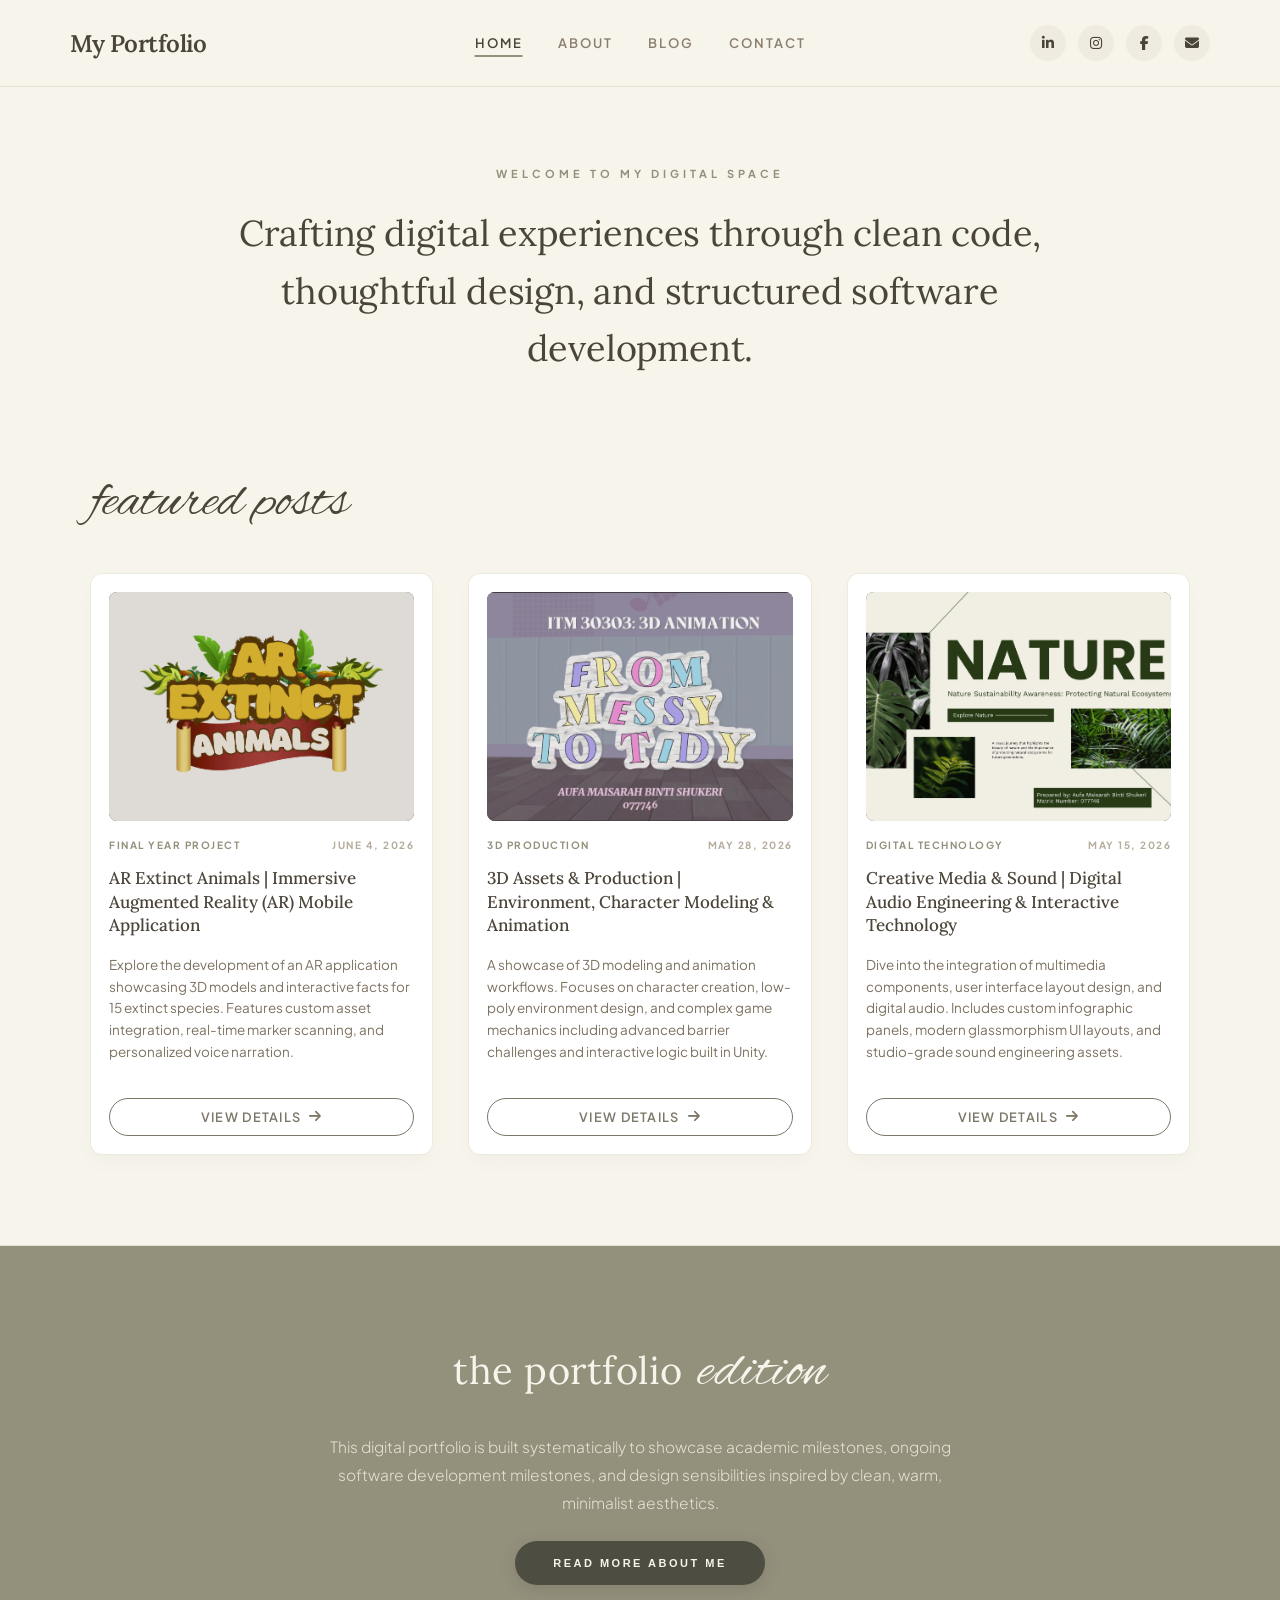
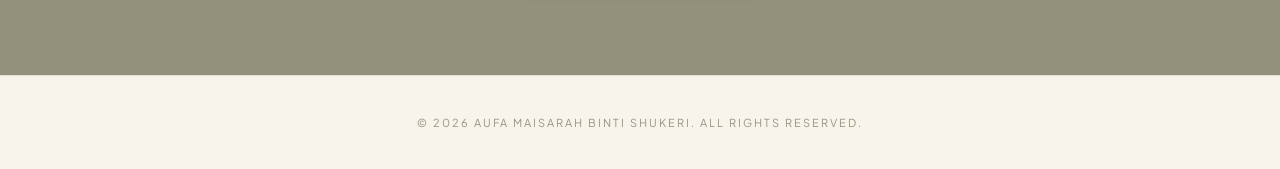
==== index.html @ 06277a9f "s" ====
<!DOCTYPE html>
<html lang="en">
<head>
    <meta charset="UTF-8">
    <meta name="viewport" content="width=device-width, initial-scale=1.0">
    <title>Aufa | My Personal Portfolio</title>
    <link rel="stylesheet" href="style.css">
    
    <link rel="stylesheet" href="https://cdnjs.cloudflare.com/ajax/libs/font-awesome/6.4.0/css/all.min.css">
</head>
<body>

    <header>
        <nav class="navbar">
            <div class="logo">My Portfolio</div>
            <ul class="nav-links">
                <li><a href="index.html" class="active">HOME</a></li>
                <li><a href="about.html">ABOUT</a></li>
                <li><a href="blog.html">BLOG</a></li>
                <li><a href="contact.html">CONTACT</a></li>
            </ul>
            
            <div class="header-social-icons">
                <a href="https://www.linkedin.com/in/aufaa-maisarah-621315402" target="_blank" class="icon-circle linkedin" title="LinkedIn">
                    <i class="fab fa-linkedin-in"></i>
                </a>
                <a href="https://instagram.com/aufashukeri_" target="_blank" class="icon-circle instagram" title="Instagram">
                    <i class="fab fa-instagram"></i>
                </a>
                <a href="https://facebook.com/Aufa Maisarah" target="_blank" class="icon-circle facebook" title="Facebook">
                    <i class="fab fa-facebook-f"></i>
                </a>
                <a href="mailto:aufamaisarah15@gmail.com" class="icon-circle email" title="Email">
                    <i class="fas fa-envelope"></i>
                </a>
            </div>
        </nav>
    </header>

    <section class="hero-section">
        <p class="hero-sub">WELCOME TO MY DIGITAL SPACE</p>
        <h1 class="hero-title">Crafting digital experiences through clean code, thoughtful design, and structured software development.</h1>
    </section>

    <main class="content-container">
        <h2 class="section-title">featured posts</h2>
        
        <div class="posts-grid">
            <!-- KAD 1: AR EXTINCT ANIMALS -->
            <div class="post-card">
                <div class="image-wrapper">
                    <img src="FYP'S LOGO (4).png" alt="AR Extinct Animals">
                </div>
                <div class="card-meta">
                    <span class="category">FINAL YEAR PROJECT</span>
                    <span class="date">JUNE 4, 2026</span>
                </div>
                <h3>AR Extinct Animals | Immersive Augmented Reality (AR) Mobile Application</h3>
                <p class="card-desc">Explore the development of an AR application showcasing 3D models and interactive facts for 15 extinct species. Features custom asset integration, real-time marker scanning, and personalized voice narration.</p>
                <!-- Tambahan Butang View Details -->
                <a href="project-ar.html" class="project-link-btn">View Details <i class="fas fa-arrow-right"></i></a>
            </div>

            <!-- KAD 2: 3D PRODUCTION -->
            <div class="post-card">
                <div class="image-wrapper">
                    <img src="3d-asset.png" alt="3D Production">
                </div>
                <div class="card-meta">
                    <span class="category">3D PRODUCTION</span>
                    <span class="date">MAY 28, 2026</span>
                </div>
                <h3>3D Assets & Production | Environment, Character Modeling & Animation</h3>
                <p class="card-desc">A showcase of 3D modeling and animation workflows. Focuses on character creation, low-poly environment design, and complex game mechanics including advanced barrier challenges and interactive logic built in Unity.</p>
                <!-- Tambahan Butang View Details -->
                <a href="project-3d.html" class="project-link-btn">View Details <i class="fas fa-arrow-right"></i></a>
            </div>

            <!-- KAD 3: DIGITAL TECHNOLOGY -->
            <div class="post-card">
                <div class="image-wrapper">
                    <img src="audio-video.png" alt="Digital Technology">
                </div>
                <div class="card-meta">
                    <span class="category">DIGITAL TECHNOLOGY</span>
                    <span class="date">MAY 15, 2026</span>
                </div>
                <h3>Creative Media & Sound | Digital Audio Engineering & Interactive Technology</h3>
                <p class="card-desc">Dive into the integration of multimedia components, user interface layout design, and digital audio. Includes custom infographic panels, modern glassmorphism UI layouts, and studio-grade sound engineering assets.</p>
                <!-- Tambahan Butang View Details -->
                <a href="project-audio.html" class="project-link-btn">View Details <i class="fas fa-arrow-right"></i></a>
            </div>
        </div>
    </main>

    <section class="ritual-section">
        <h2>the portfolio <span>edition</span></h2>
        <p>This digital portfolio is built systematically to showcase academic milestones, ongoing software development milestones, and design sensibilities inspired by clean, warm, minimalist aesthetics.</p>
        <a href="about.html" style="text-decoration: none; display: inline-block;">
            <button class="read-more-btn">READ MORE ABOUT ME</button>
        </a>
    </section>

    <footer>
        <p>&copy; 2026 Aufa Maisarah Binti Shukeri. All Rights Reserved.</p>
    </footer>

</body>
</html>
---- style.css ----
/* --- Google Fonts --- */
@import url('https://fonts.googleapis.com/css2?family=Alex+Brush&family=Lora:ital,wght@0,400;0,500;1,400&family=Plus+Jakarta+Sans:wght@300;400;500;600;700&display=swap');

/* --- Reset & Gaya Asas --- */
* {
    margin: 0;
    padding: 0;
    box-sizing: border-box;
}

body {
    background-color: #f7f4eb; /* Cream warm beige */
    color: #5a5245; 
    font-family: 'Plus Jakarta Sans', sans-serif;
    display: flex;
    flex-direction: column;
    min-height: 100vh;
    -webkit-font-smoothing: antialiased;
    scroll-behavior: smooth;
}

/* --- Navigasi (Header) - MUTLAK & TETAP --- */
header {
    background-color: rgba(247, 244, 235, 0.95);
    backdrop-filter: blur(8px);
    padding: 25px 40px;
    position: sticky;
    top: 0;
    z-index: 1000;
    border-bottom: 1px solid #e6e2d3;
}

.navbar {
    display: flex;
    align-items: center;
    max-width: 1140px;
    margin: 0 auto;
    width: 100%;
    position: relative; /* Menjadi paksi rujukan untuk kedudukan tengah */
}

.logo {
    font-family: 'Lora', serif;
    color: #4a4439;
    font-size: 24px;
    font-weight: 600;
    letter-spacing: -0.5px;
    margin-right: auto; /* Tolak semua elemen lain ke kanan */
}

.nav-links {
    list-style: none;
    display: flex;
    gap: 35px;
    /* Trik tegar untuk kunci menu betul-betul di tengah navbar tanpa hiraukan elemen kanan */
    position: absolute;
    left: 50%;
    transform: translateX(-50%);
}

.nav-links a {
    color: #8a7e6e;
    text-decoration: none;
    font-size: 13px;
    font-weight: 600;
    letter-spacing: 2px;
    text-transform: uppercase;
    position: relative;
    padding: 6px 0;
    transition: color 0.3s ease;
}

.nav-links a::after {
    content: '';
    position: absolute;
    width: 100%;
    height: 2px;
    bottom: 0;
    left: 0;
    background-color: #93907c;
    transform: scaleX(0);
    transform-origin: bottom right;
    transition: transform 0.3s cubic-bezier(0.25, 1, 0.5, 1);
}

.nav-links a:hover::after, .nav-links a.active::after {
    transform: scaleX(1);
    transform-origin: bottom left;
}

.nav-links a:hover, .nav-links a.active {
    color: #4a4439;
}

/* Tulisan bahasa/socials akan sentiasa duduk di hujung kanan */
.header-socials {
    display: flex;
    gap: 10px;
    font-size: 11px;
    font-weight: 700;
    color: #b5ab9a;
    letter-spacing: 1px;
    margin-left: auto; 
}

.header-socials a {
    color: #8a7e6e;
    text-decoration: none;
    transition: color 0.2s, transform 0.2s;
}

@media (max-width: 900px) {
    .nav-links {
        position: static;
        transform: none;
        gap: 20px;
    }
}
/* Animasi garisan bawah dari kiri ke kanan yang sangat smooth */
.nav-links a::after {
    content: '';
    position: absolute;
    width: 100%;
    height: 2px;
    bottom: 0;
    left: 0;
    background-color: #93907c;
    transform: scaleX(0);
    transform-origin: bottom right;
    transition: transform 0.3s cubic-bezier(0.25, 1, 0.5, 1);
}

.nav-links a:hover::after, .nav-links a.active::after {
    transform: scaleX(1);
    transform-origin: bottom left;
}

.nav-links a:hover, .nav-links a.active {
    color: #4a4439;
}

/* Header Socials di hujung kanan */
.header-socials {
    display: flex;
    gap: 10px;
    font-size: 11px;
    font-weight: 700;
    color: #b5ab9a;
    letter-spacing: 1px;
}

.header-socials a {
    color: #8a7e6e;
    text-decoration: none;
    transition: color 0.2s, transform 0.2s;
}

.header-socials a:hover {
    color: #93907c;
    transform: translateY(-1px);
}

/* --- Hero Welcome Section Layout --- */
.hero-section {
    max-width: 850px;
    margin: 80px auto 50px auto;
    text-align: center;
    padding: 0 20px;
}

.hero-sub {
    font-size: 11px;
    font-weight: 700;
    letter-spacing: 4px;
    color: #93907c;
    margin-bottom: 25px;
}

.hero-title {
    font-family: 'Lora', serif;
    font-size: 36px;
    font-weight: 400;
    line-height: 1.6;
    color: #4a4439;
    letter-spacing: -0.2px;
}

/* --- Main Content Section --- */
.content-container {
    max-width: 1140px;
    margin: 40px auto 90px auto;
    width: 100%;
    padding: 0 20px;
}

.section-title {
    font-family: 'Alex Brush', cursive;
    font-size: 56px;
    color: #4a4439;
    font-weight: 400;
    margin-bottom: 35px;
    text-transform: lowercase;
}

/* Grid Susunan Kad Gambar */
.posts-grid {
    display: grid;
    grid-template-columns: repeat(3, 1fr);
    gap: 35px;
}

.post-card {
    display: flex;
    flex-direction: column;
    gap: 16px;
    cursor: pointer;
    background: #ffffff; 
    padding: 18px; 
    border-radius: 12px;
    border: 1px solid rgba(230, 226, 211, 0.7); 
    box-shadow: 0 4px 6px rgba(74, 68, 57, 0.01), 0 10px 20px rgba(74, 68, 57, 0.02);
    transition: all 0.5s cubic-bezier(0.16, 1, 0.3, 1);
}

.image-wrapper {
    width: 100%;
    aspect-ratio: 4 / 3;
    overflow: hidden;
    border-radius: 8px;
    background-color: #4a4439;
}

.image-wrapper img {
    width: 100%;
    height: 100%;
    object-fit: cover;
    opacity: 0.95;
    transition: transform 0.8s cubic-bezier(0.16, 1, 0.3, 1), filter 0.5s ease;
    filter: grayscale(10%) brightness(98%);
}

.post-card:hover {
    box-shadow: 0 20px 38px rgba(74, 68, 57, 0.07), 0 8px 16px rgba(147, 144, 124, 0.03);
    transform: translateY(-8px);
    border-color: #93907c;
}

.post-card:hover .image-wrapper img {
    transform: scale(1.06);
    filter: grayscale(0%) brightness(102%);
    opacity: 1;
}

.card-meta {
    display: flex;
    justify-content: space-between;
    align-items: center;
    font-size: 10px;
    font-weight: 700;
    letter-spacing: 1.5px;
    margin-top: 2px;
}

.card-meta .category {
    color: #93907c;
}

.card-meta .date {
    color: #b5ab9a;
}

.post-card h3 {
    font-family: 'Lora', serif;
    font-size: 17px;
    font-weight: 500;
    line-height: 1.4;
    color: #4a4439;
    transition: color 0.3s ease;
}

.post-card:hover h3 {
    color: #93907c;
}

.post-card .card-desc {
    font-size: 13.5px;
    line-height: 1.6;
    color: #7d7261;
    font-weight: 400;
}

/* --- Sunday Ritual Section (Olive Green Footer Banner) --- */
.ritual-section {
    background-color: #93907c; 
    color: #f7f4eb;
    text-align: center;
    padding: 90px 20px;
    display: flex;
    flex-direction: column;
    align-items: center;
    gap: 24px;
    border-top: 1px solid #e6e2d3;
}

.ritual-section h2 {
    font-family: 'Lora', serif;
    font-size: 38px;
    font-weight: 400;
    letter-spacing: 0.5px;
    text-transform: lowercase;
}

.ritual-section h2 span {
    font-family: 'Alex Brush', cursive;
    font-size: 58px;
    display: inline-block;
    margin-left: 6px;
}

.ritual-section p {
    font-size: 15.5px;
    max-width: 650px;
    line-height: 1.8;
    color: #e6e2d3;
    font-weight: 300;
}

.ritual-section button {
    background-color: #4e4d41; 
    color: #f7f4eb;
    border: none;
    padding: 16px 38px;
    border-radius: 30px;
    font-size: 11px;
    font-weight: 600;
    letter-spacing: 2.5px;
    cursor: pointer;
    box-shadow: 0 4px 15px rgba(78, 77, 65, 0.2);
    transition: all 0.4s cubic-bezier(0.16, 1, 0.3, 1);
}

.ritual-section button:hover {
    background-color: #3b3a31;
    transform: translateY(-2px);
    box-shadow: 0 8px 25px rgba(78, 77, 65, 0.35);
}

/* --- About Page Styling --- */
.about-layout {
    display: flex;
    gap: 60px;
    align-items: center;
    margin-top: 10px;
    background: #ffffff;
    padding: 45px;
    border-radius: 12px;
    border: 1px solid rgba(230, 226, 211, 0.7);
    box-shadow: 0 10px 30px rgba(74, 68, 57, 0.02);
}

.about-image {
    flex: 1;
    max-width: 380px;
    aspect-ratio: 3 / 4;
    overflow: hidden;
    border-radius: 8px;
    box-shadow: 0 15px 35px rgba(74, 68, 57, 0.08);
}

.about-image img {
    width: 100%;
    height: 100%;
    object-fit: cover;
}

.about-text {
    flex: 1.3;
    display: flex;
    flex-direction: column;
    gap: 22px;
}

.intro-lead {
    font-family: 'Lora', serif;
    font-size: 24px;
    line-height: 1.6;
    color: #4a4439;
}

.about-text p {
    font-size: 15px;
    line-height: 1.8;
    color: #7d7261;
}

.skills-section h4 {
    font-family: 'Plus Jakarta Sans', sans-serif;
    font-size: 12px;
    color: #4a4439;
    margin-bottom: 16px;
    text-transform: uppercase;
    letter-spacing: 2px;
    font-weight: 700;
}

.skills-tags {
    display: flex;
    gap: 12px;
    flex-wrap: wrap;
}

.skills-tags span {
    background-color: #e6e2d3;
    color: #4a4439;
    padding: 8px 18px;
    border-radius: 6px;
    font-size: 11px;
    font-weight: 600;
    letter-spacing: 0.5px;
    transition: all 0.3s;
}

.skills-tags span:hover {
    background-color: #93907c;
    color: #f7f4eb;
    transform: translateY(-2px);
}

/* --- Footer --- */
footer {
    background-color: #f7f4eb;
    color: #9c9281;
    text-align: center;
    padding: 40px;
    font-size: 11px;
    letter-spacing: 2px;
    text-transform: uppercase;
    border-top: 1px solid #e6e2d3;
}

/* --- Responsive Layout (FIXED NAVBAR NAVIGATION) --- */
@media (max-width: 900px) {
    header {
        padding: 20px;
    }

    /* Memastikan susunan horizontal kekal statik dan tidak berubah bertingkat */
    .navbar {
        flex-direction: row; 
        justify-content: space-between;
    }

    .nav-links {
        gap: 20px; /* Kurangkan gap sikit di peranti kecil supaya muat */
    }

    .hero-section {
        margin: 50px auto 30px auto;
    }

    .hero-title {
        font-size: 26px;
    }

    .posts-grid {
        grid-template-columns: 1fr;
        gap: 35px;
    }

    .about-layout {
        flex-direction: column;
        padding: 25px;
        gap: 35px;
    }
}
/* --- Blog Page Styling --- */
.blog-list {
    display: flex;
    flex-direction: column;
    gap: 10px; /* Jarak antara garisan artikel */
    margin-top: 20px;
}

.blog-item {
    display: flex;
    gap: 60px;
    padding: 40px 0;
    border-bottom: 1px solid rgba(230, 226, 211, 0.8);
    transition: all 0.3s ease;
}

/* Memastikan artikel terakhir tiada garisan bawah */
.blog-item:last-child {
    border-bottom: none;
}

.blog-meta {
    flex: 0 0 180px; /* Menetapkan lebar tetap untuk zon tarikh & kategori */
    display: flex;
    flex-direction: column;
    gap: 8px;
    font-size: 11px;
    font-weight: 700;
    letter-spacing: 1.5px;
    text-transform: uppercase;
}

.blog-date {
    color: #b5ab9a;
}

.blog-category {
    color: #93907c;
}

.blog-content {
    flex: 1;
    display: flex;
    flex-direction: column;
    gap: 14px;
}

.blog-title a {
    font-family: 'Lora', serif;
    font-size: 22px;
    font-weight: 500;
    line-height: 1.4;
    color: #4a4439;
    text-decoration: none;
    transition: color 0.3s ease, padding-left 0.3s ease;
    display: inline-block;
}

/* Efek mikro-interaksi premium apabila tajuk artikel di-hover */
.blog-item:hover .blog-title a {
    color: #93907c;
    padding-left: 6px; /* Tajuk akan beranjak sedikit ke kanan dengan sangat lembut */
}

.blog-excerpt {
    font-size: 14.5px;
    line-height: 1.7;
    color: #7d7261;
    max-width: 720px;
}

/* --- Responsif untuk Blog --- */
@media (max-width: 768px) {
    .blog-item {
        flex-direction: column;
        gap: 15px;
        padding: 30px 0;
    }
    
    .blog-meta {
        flex: none;
        flex-direction: row;
        gap: 20px;
    }
    
    .blog-title a {
        font-size: 19px;
    }
}
/* --- Contact Page Styling --- */
.contact-layout {
    display: flex;
    gap: 80px;
    margin-top: 20px;
    background: #ffffff;
    padding: 50px;
    border-radius: 12px;
    border: 1px solid rgba(230, 226, 211, 0.7);
    box-shadow: 0 10px 30px rgba(74, 68, 57, 0.02);
}

.contact-info {
    flex: 1;
    display: flex;
    flex-direction: column;
    gap: 25px;
}

.contact-heading {
    font-family: 'Lora', serif;
    font-size: 28px;
    font-weight: 500;
    line-height: 1.4;
    color: #4a4439;
}

.contact-subtext {
    font-size: 15px;
    line-height: 1.8;
    color: #7d7261;
}

.info-details {
    display: flex;
    flex-direction: column;
    gap: 20px;
    margin: 10px 0;
}

.info-group span {
    font-size: 10px;
    font-weight: 700;
    letter-spacing: 2px;
    color: #93907c;
    display: block;
    margin-bottom: 4px;
}

.info-group p {
    font-family: 'Lora', serif;
    font-size: 18px;
    color: #4a4439;
}

.contact-socials {
    display: flex;
    gap: 25px;
    margin-top: auto; /* Paksa pautan sosial duduk di bahagian paling bawah lajur */
    padding-top: 20px;
}

.contact-socials a {
    font-size: 11px;
    font-weight: 700;
    letter-spacing: 1.5px;
    color: #8a7e6e;
    text-decoration: none;
    transition: color 0.3s, transform 0.2s;
}

.contact-socials a:hover {
    color: #93907c;
    transform: translateY(-2px);
}

/* --- Susunan Borang Kanan --- */
.contact-form-container {
    flex: 1.2;
}

.contact-form {
    display: flex;
    flex-direction: column;
    gap: 24px;
}

.form-group {
    display: flex;
    flex-direction: column;
    gap: 8px;
}

.form-group label {
    font-size: 10px;
    font-weight: 700;
    letter-spacing: 2px;
    color: #4a4439;
}

.form-group input,
.form-group textarea {
    width: 100%;
    padding: 14px 16px;
    background-color: #f7f4eb; /* Warna input match dengan warna asal web */
    border: 1px solid rgba(230, 226, 211, 0.8);
    border-radius: 6px;
    color: #5a5245;
    font-family: 'Plus Jakarta Sans', sans-serif;
    font-size: 14px;
    transition: all 0.3s ease;
}

/* Efek fokus yang licin apabila user klik kotak input */
.form-group input:focus,
.form-group textarea:focus {
    outline: none;
    border-color: #93907c;
    background-color: #ffffff; /* Tukar jadi putih tulen semasa menaip */
    box-shadow: 0 4px 12px rgba(147, 144, 124, 0.05);
}

/* Butang Hantar Mesej */
.submit-btn {
    background-color: #93907c;
    color: #f7f4eb;
    border: none;
    padding: 16px 30px;
    border-radius: 6px;
    font-size: 11px;
    font-weight: 700;
    letter-spacing: 2px;
    cursor: pointer;
    transition: all 0.3s cubic-bezier(0.16, 1, 0.3, 1);
    align-self: flex-start; /* Butang tidak memanjang penuh */
}

.submit-btn:hover {
    background-color: #4e4d41;
    transform: translateY(-2px);
    box-shadow: 0 6px 20px rgba(78, 77, 65, 0.2);
}

/* --- Responsif Layout untuk Contact --- */
@media (max-width: 900px) {
    .contact-layout {
        flex-direction: column;
        padding: 30px 20px;
        gap: 40px;
    }
    
    .contact-socials {
        margin-top: 20px;
    }
    
    .submit-btn {
        width: 100%; /* Butang memanjang penuh pada telefon bimbit */
        text-align: center;
    }
}
/* --- Gaya Ikon Media Sosial Bulat di Header --- */
.header-social-icons {
    display: flex;
    gap: 12px;
    align-items: center;
}

.icon-circle {
    width: 36px;
    height: 36px;
    border-radius: 50%;
    background-color: #f0ebe0; /* Warna asal bulatan (kelabu/beige lembut) */
    color: #4a4439; /* Warna ikon di dalam */
    display: flex;
    align-items: center;
    justify-content: center;
    text-decoration: none;
    font-size: 14px;
    transition: all 0.3s cubic-bezier(0.25, 1, 0.5, 1);
}

/* --- Efek Hover Mengikut Warna Screenshot 2026-06-05 221722.png --- */
/* LinkedIn akan bertukar jadi warna Gold/Kuning Mustard apabila di-hover */
.icon-circle.linkedin:hover {
    background-color: #4a4439; /* Tukar jadi warna gelap premium */
    color: #ffffff;
    transform: translateY(-3px); /* Ikon melonjak sedikit ke atas */
    box-shadow: 0 4px 12px rgba(212, 175, 55, 0.3);
}

/* Hover untuk Instagram, Facebook & Email (Sama ada nak kekal warna gold atau warna gelap) */
.icon-circle.instagram:hover,
.icon-circle.facebook:hover,
.icon-circle.email:hover {
    background-color: #4a4439; /* Tukar jadi warna gelap premium */
    color: #ffffff;
    transform: translateY(-3px);
    box-shadow: 0 4px 12px rgba(74, 68, 57, 0.2);
}
/* --- Animasi Melonjak untuk Teks Menu Navigasi --- */
.nav-links a {
    display: inline-block; /* Wajib ada supaya fungsi transform boleh berjalan pada teks */
    transition: transform 0.3s cubic-bezier(0.25, 1, 0.5, 1), color 0.3s ease;
}

/* Efek apabila mouse digerakkan di atas menu HOME, ABOUT, BLOG, CONTACT */
.nav-links a:hover {
    transform: translateY(-6px); /* Teks menu melonjak 6px ke atas */
    color: #d4af37; /* Opsional: Tukar warna teks ke Gold semasa hover supaya sedondon dengan ikon LinkedIn */
}

/* Kekalkan kedudukan teks yang sedang aktif (class="active") supaya tidak pelik, atau jika anda mahu ia boleh melonjak juga */
.nav-links a.active:hover {
    transform: translateY(-6px);
}
/* --- Bahagian Preview & Muat Turun Resume --- */
.resume-container {
    margin-top: 50px;
    background: #ffffff;
    padding: 30px;
    border-radius: 8px;
    box-shadow: 0 4px 20px rgba(0, 0, 0, 0.05); /* Shadow halus korporat */
}

.resume-header {
    display: flex;
    justify-content: space-between;
    align-items: center;
    margin-bottom: 20px;
    border-bottom: 2px solid #f4f4f4;
    padding-bottom: 15px;
}

.resume-header h3 {
    font-family: 'Playfair Display', Georgia, serif;
    font-size: 1.6rem;
    color: #1a1a1a;
    margin: 0;
}

.resume-btn {
    display: inline-block;
    padding: 10px 20px;
    background-color: #e6dfd3; /* Tukar ke warna beige cair (seperti tag SQL/Unity) */
    color: #2b3a42; /* Warna teks gelap lembut supaya kontra dan mudah dibaca */
    text-decoration: none;
    font-size: 0.8rem;
    font-weight: 600;
    letter-spacing: 1px;
    border-radius: 6px; /* Tukar ke 6px supaya sama bulat dengan tag tech stack */
    transition: transform 0.3s cubic-bezier(0.25, 1, 0.5, 1), background-color 0.3s ease, color 0.3s ease, box-shadow 0.3s ease;
}

/* Kesan melonjak 3px yang sedondon */
.resume-btn:hover {
    transform: translateY(-3px);
    background-color: #928e7d; /* Tukar ke warna sage/olive green (seperti tag VS Code) */
    color: #ffffff; /* Tukar teks kepada putih semasa hover supaya tulisan jelas */
    box-shadow: 0 5px 15px rgba(146, 142, 125, 0.3); /* Shadow halus menggunakan tona sage green */
}

.resume-btn i {
    margin-right: 6px;
}

/* Bingkai Kotak Preview PDF */
.resume-preview {
    background: #f9f9f9;
    border: 1px solid #e0e0e0;
    border-radius: 6px;
    overflow: hidden;
}

/* Responsif untuk paparan telefon bimbit */
@media (max-width: 768px) {
    .resume-header {
        flex-direction: column;
        align-items: flex-start;
        gap: 15px;
    }
    
    .resume-preview iframe {
        height: 450px; /* Kurangkan ketinggian preview pada skrin telefon */
    }
}
/* --- Gaya Kontena Kad About Me (Sebiji Macam Resume-Container) --- */
.about-card-container {
    background: #ffffff;
    padding: 30px;
    border-radius: 8px;
    box-shadow: 0 4px 20px rgba(0, 0, 0, 0.05); /* Bayang halus korporat */
    margin-bottom: 40px; /* Jarak pemisah antara kad About Me dan kad Resume */
}

/* Header di dalam kad About Me */
.about-card-header {
    display: flex;
    justify-content: space-between;
    align-items: center;
    margin-bottom: 25px;
    border-bottom: 2px solid #f4f4f4; /* Garisan pemisah halus bawah tajuk */
    padding-bottom: 15px;
}

/* Tulisan tajuk H2 "About Me" */
.about-card-header h2 {
    font-family: 'Playfair Display', 'Georgia', serif;
    font-size: 1.8rem;
    font-weight: 700;
    color: #1a1a1a;
    margin: 0;
    letter-spacing: -0.5px;
}

/* Melaraskan kedudukan susunan gambar & teks di dalam kad */
.about-layout {
    display: flex;
    gap: 40px;
    align-items: flex-start;
}

/* --- Kontena Utama Marquee Ikon --- */
.tech-marquee-container {
    width: 100%;
    overflow: hidden;
    padding: 10px 0;
    white-space: nowrap;
    display: flex;
    position: relative;
}

/* --- Mengunci kedudukan kad About Me supaya sama dengan Resume --- */
.about-card-container {
    background: #ffffff;
    padding: 30px;
    border-radius: 8px;
    box-shadow: 0 4px 20px rgba(0, 0, 0, 0.05);
    margin-bottom: 40px;
}

.about-card-header {
    margin-bottom: 25px;
    border-bottom: 2px solid #f4f4f4;
    padding-bottom: 15px;
}

.about-card-header h2 {
    font-family: 'Playfair Display', 'Georgia', serif;
    font-size: 1.8rem;
    font-weight: 700;
    color: #1a1a1a;
    margin: 0;
}
/* ==========================================================================
   KOD PENSTABIL MARQUEE KHAS (GAMBAR KEKAL & TEKS TAKKAN TERKELUAR)
   ========================================================================== */

/* 1. Paksa ruang teks biodata supaya tidak boleh ditolak oleh barisan ikon */
.about-text {
    flex: 1;
    min-width: 0; /* Kod wajib supaya kontena tahu had maksimum skrin */
}

/* 2. Mengurung sepenuhnya animasi marquee di dalam dinding teks biodata sahaja */
.tech-marquee-container {
    width: 100%;
    max-width: 100%; /* Menghalang kontena daripada membesar mengikut panjang ikon */
    overflow: hidden; /* Memotong terus mana-mana ikon yang terkeluar dari sempadan */
    white-space: nowrap;
    display: block; /* Menggunakan block supaya ia mengambil baris baru yang selamat */
    position: relative;
    margin-top: 15px;
    padding: 5px 0;
}

/* 3. Barisan bergerak yang mengandungi ikon */
.tech-marquee-content {
    display: inline-flex; /* Guna inline-flex supaya logik transform -50% berfungsi dengan tepat */
    gap: 15px;
    animation: scrollTech 20s linear infinite;
}

/* 4. Reka bentuk kotak tag kemahiran mengikut bentuk asal dalam Screenshot */
.tech-icon-box {
    display: flex;
    align-items: center;
    gap: 8px;
    padding: 8px 18px;
    background-color: #e6dfd3; /* Warna beige lembut asal anda */
    color: #2b3a42;
    font-size: 0.9rem;
    font-weight: 500;
    border-radius: 8px;
    box-sizing: border-box;
}

/* Warna ikon kecil di dalam kotak tag */
.tech-icon-box i {
    font-size: 1rem;
    color: #7d7768;
}

/* 5. Logik pergerakan animasi berpusing tanpa henti */
@keyframes scrollTech {
    0% {
        transform: translateX(0);
    }
    100% {
        transform: translateX(-50%); /* Bergerak separuh sahaja kerana Set 2 adalah klon Set 1 */
    }
}
/* Efek fade-in untuk kandungan utama */
.content-container {
    animation: fadeInPage 1s ease-out forwards;
}

@keyframes fadeInPage {
    0% {
        opacity: 0;
        transform: translateY(20px); /* Muncul dari bawah sedikit */
    }
    100% {
        opacity: 1;
        transform: translateY(0);
    }
}
.about-image img {
    animation: imageFloat 5s ease-in-out infinite;
}
@keyframes imageFloat {
    0% { transform: translateY(0px); }
    50% { transform: translateY(-4px); } /* Naik sikit secara lembut */
    100% { transform: translateY(0px); }
}
.status-badge {
    display: inline-flex;
    align-items: center;
    gap: 8px;
    font-size: 0.85rem;
    color: #666;
    margin-bottom: 15px;
}
.pulse-dot {
    width: 8px;
    height: 8px;
    background-color: #8da399; /* Warna sage green pastel */
    border-radius: 50%;
    position: relative;
}
.pulse-dot::after {
    content: '';
    position: absolute;
    width: 100%;
    height: 100%;
    top: 0;
    left: 0;
    background-color: #8da399;
    border-radius: 50%;
    animation: pulseAnimation 1.5s infinite ease-in-out;
}
@keyframes pulseAnimation {
    0% { transform: scale(1); opacity: 1; }
    100% { transform: scale(3); opacity: 0; }
}
/* ==========================================================================
   ANIMATION: FIX TYPING EFFECT BERHENTI TEPAT PADA TEKS
   ========================================================================== */

.typing-title {
    font-family: inherit;
    font-size: 1.1rem;
    font-weight: 600;
    color: #7d7768; /* Warna sage/olive lembut tema anda */
    margin-bottom: 10px;
    
    /* ─── KOD MAGIK PENYELASAI ─── */
    display: inline-block;     /* Memaksa lebar kotak mengikut saiz tulisan sahaja, bukan saiz skrin */
    width: 0;                  /* Bermula dari kosong */
    
    overflow: hidden; 
    white-space: nowrap; 
    border-right: 3px solid #7d7768; 
    
    /* Animasi dilaraskan menggunakan ch (character unit) untuk ketepatan maksimum */
    animation: 
        playTyping 1.8s steps(18, end) forwards, 
        blinkCursor 0.75s step-end infinite;
}

/* --- Keyframes Diperbaharui Menggunakan Unit 'ch' (Ikut Bilangan Huruf) --- */
@keyframes playTyping {
    from { width: 0; }
    to { width: 18ch; } /* '25ch' bermaksud lebar kotak akan berhenti tepat pada huruf ke-25! */
}

@keyframes blinkCursor {
    from, to { border-color: transparent; }
    50% { border-color: #7d7768; }
}
/* ==========================================================================
   KEMASAN BUTANG READ MORE (MENGEKALKAN STYLING ASAL SELEPAS JADI LINK)
   ========================================================================== */
.read-more-btn {
    text-decoration: none; /* Membuang garisan bawah teks link */
    display: inline-block; /* Memastikan saiz butang, padding, & margin kekal tegak */
    color: #ffffff;        /* Tukar warna teks mengikut tema asal anda jika perlu */
}
/* ==========================================================================
   EFFECT HOVER: TUKAR WARNA BUTANG BILA USER SENTUH
   ========================================================================== */

/* Pastikan nama class ini (.read-more-btn) sama dengan nama class butang anda */
.read-more-btn {
    /* Tambah baris ini di dalam class butang asal jika belum ada, 
       supaya pertukaran warna nampak licin/smooth selama 0.3 saat */
    transition: background-color 0.3s ease, transform 0.2s ease; 
}

.read-more-btn:hover {
    background-color: #7d7768; /* Warna bertukar ke Sage/Olive lembut tema anda */
    color: #ffffff;            /* Kekalkan tulisan warna putih */
    cursor: pointer;           /* Tukar bentuk mouse jadi ikon tangan penunjuk */
    transform: translateY(-2px); /* Kesan magik: butang akan naik atas sikit bila disentuh! */
}
/* ==========================================================================
   KEMASAN PREMIUM: BUTANG VIEW DETAILS ESTETIK (MINIMALIST)
   ========================================================================== */
.project-link-btn {
    display: inline-flex;
    align-items: center;
    justify-content: center;
    margin-top: 20px;
    padding: 10px 22px;
    font-size: 0.8rem;
    font-weight: 600;
    color: #7d7768;            /* Warna Sage Green lembut asal anda */
    text-decoration: none;
    text-transform: uppercase;
    letter-spacing: 0.1em;
    border: 1.5px solid #7d7768; /* Garisan luar butang (Outlined) */
    border-radius: 50px;       /* Bentuk kapsul bulat yang kemas */
    background-color: transparent;
    transition: all 0.3s ease; /* Animasi lancar untuk semua pertukaran */
}

/* Ikon anak panah di dalam butang */
.project-link-btn i {
    margin-left: 8px;
    font-size: 0.85rem;
    transition: transform 0.3s ease;
}

/* ==========================================================================
   EFFECT HOVER: BILA USER SENTUH BUTANG VIEW DETAILS
   ========================================================================== */
.project-link-btn:hover {
    background-color: #7d7768; /* Penuhkan latar belakang dengan warna sage */
    color: #ffffff;            /* Tukar tulisan jadi warna putih */
    box-shadow: 0 4px 12px rgba(125, 119, 104, 0.2); /* Kesan bayang lembut */
    transform: translateY(-2px); /* Butang naik atas sedikit */
    cursor: pointer;
}

.project-link-btn:hover i {
    transform: translateX(4px); /* Anak panah meluncur ke kanan sikit */
}
/* ==========================================================================
   KEMASAN PREMIUM: BUTANG BACK TO PORTFOLIO (MINIMALIST)
   ========================================================================== */
.back-to-portfolio-btn {
    display: inline-flex;
    align-items: center;
    gap: 8px;                  /* Jarak antara ikon anak panah & teks */
    padding: 8px 16px;
    font-size: 0.85rem;
    font-weight: 600;
    color: #7d7768;            /* Warna Sage Green lembut anda */
    text-decoration: none;
    text-transform: uppercase;
    letter-spacing: 0.05em;
    border: 1px solid transparent; /* Garisan halimunan sebelum di-hover */
    border-radius: 4px;
    background-color: #fdfcf7;  /* Warna latar belakang off-white yang warm */
    box-shadow: 0 2px 6px rgba(0, 0, 0, 0.02);
    transition: all 0.3s ease;  /* Animasi smooth */
}

/* Ikon anak panah di dalam butang */
.back-to-portfolio-btn i {
    font-size: 0.9rem;
    transition: transform 0.3s ease;
}

/* ==========================================================================
   REKA BENTUK MODEN: BUTANG KOTAK + ANAK PANAH DALAM BULATAN
   ========================================================================== */
.back-to-portfolio-btn {
    display: inline-flex;
    align-items: center;
    gap: 14px;                  /* Jarakkan bulatan ikon dengan teks */
    padding: 10px 24px 10px 16px; /* Padding kiri dikurangkan sikit supaya bulatan nampak seimbang */
    font-size: 0.8rem;
    font-weight: 600;
    color: #5c564b;             /* Warna coklat warm premium */
    text-decoration: none;
    text-transform: uppercase;
    letter-spacing: 0.08em;
    background-color: #ffffff;  /* Latar belakang kotak putih bersih */
    border: 1px solid #e8e5d8;  /* Garisan sempadan halus */
    border-radius: 12px;        /* Bucu kotak membulat moden */
    box-shadow: 0 4px 12px rgba(125, 119, 104, 0.05); /* Bayang lembut */
    transition: all 0.3s cubic-bezier(0.25, 0.8, 0.25, 1);
}

/* REKA BENTUK BULATAN UNTUK IKON */
.back-to-portfolio-btn i {
    display: flex;
    align-items: center;
    justify-content: center;
    width: 32px;                /* Lebar bulatan */
    height: 32px;               /* Tinggi bulatan */
    font-size: 0.85rem;
    color: #7d7768;             /* Warna asal ikon (sage green) */
    background-color: #f5f3ec;  /* Latar belakang bulatan kelabu/sage lembut */
    border-radius: 50px;        /* Menjadikannya bulatan sempurna */
    transition: all 0.3s ease;  /* Animasi lancar untuk pergerakan bulatan */
}

/* ==========================================================================
   EFFECT HOVER: BILA USER SENTUH BUTANG
   ========================================================================== */
.back-to-portfolio-btn:hover {
    color: #7d7768;             /* Tulisan bertukar warna sage lembut */
    border-color: #cdcaa7;      /* Garisan luar kotak menjadi sedikit pekat */
    box-shadow: 0 6px 20px rgba(125, 119, 104, 0.12); /* Bayang lebih dalam */
    transform: translateY(-2px); /* Kotak terapung naik sikit */
    cursor: pointer;
}

/* Perubahan pada bulatan ikon apabila butang di-hover */
.back-to-portfolio-btn:hover i {
    color: #ffffff;             /* Ikon anak panah bertukar jadi putih */
    background-color: #7d7768;  /* Bulatan dipenuhi warna sage green sepenuhnya */
    transform: translateX(-4px); /* Seluruh bulatan meluncur ke kiri sikit */
}
/* ==========================================================================
   PEMBAIKAN TOTAL: FIX RESPONSIF & KAWALAN OVERFLOW MARQUEE TECH STACK
   ========================================================================== */
@media screen and (max-width: 768px) {
    
    /* 1. Paksa layout utama turun ke bawah secara menegak */
    .about-layout {
        display: flex !important;
        flex-direction: column !important;
        align-items: center !important;
        width: 100% !important;
        max-width: 100% !important;
        padding: 10px !important;
        box-sizing: border-box !important;
        overflow: hidden !important; /* Menghalang sebarang komponen dalaman terkeluar */
    }

    /* 2. Kawalan saiz gambar profil */
    .about-image {
        width: 100% !important;
        max-width: 260px !important; 
        margin: 0 auto 20px auto !important;
        display: flex !important;
        justify-content: center !important;
    }

    .about-image img {
        width: 100% !important;
        height: auto !important;
        display: block !important;
    }

    /* 3. Kotak teks dipaksa mengikut lebar skrin telefon sepenuhnya */
    .about-text {
        width: 100% !important;
        max-width: 100% !important;
        padding: 0 10px !important; 
        box-sizing: border-box !important;
        display: block !important;
        overflow: hidden !important; /* Mengunci kandungan teks di dalam skrin */
    }

    /* 4. Elakkan nama panjang terpotong atau terkeluar */
    .profile-name {
        font-size: 1.6rem !important;     /* Kecilkan sedikit lagi saiz di phone */
        white-space: normal !important;   /* Membenarkan tulisan turun baris baharu */
        word-wrap: break-word !important; 
        overflow-wrap: break-word !important;
        line-height: 1.3 !important;
    }

    /* 5. Memastikan perenggan teks responsif */
    .about-text p {
        font-size: 0.95rem !important;
        line-height: 1.6 !important;
        width: 100% !important;
        box-sizing: border-box !important;
        word-wrap: break-word !important;
    }

    /* ==========================================================================
       ANIMASI MARQUEE SUPAYA TIDAK MENOLAK KOTAK
       ========================================================================== */
    .skills-section {
        width: 100% !important;
        max-width: 100% !important;
        box-sizing: border-box !important;
        overflow: hidden !important;
    }

    .tech-marquee-container {
        width: 100% !important;
        max-width: 100% !important;
        overflow: hidden !important; /* Memotong ikon yang berjalan di luar sempadan skrin phone */
        box-sizing: border-box !important;
        display: block !important;
    }

    .tech-marquee-content {
        display: flex !important;
        /* Kekalkan animasi berjalan melintang tetapi disembunyikan hujungnya oleh container */
    }
}
.intro-lead {
    /* Gaya untuk tulisan intro */
    font-size: 1.1rem; /* Contoh saiz, boleh ubah ikut kesesuaian */
    line-height: 1.0;  /* Jarak antara baris supaya selesa dibaca */
    color: #555;       /* Warna tulisan, pastikan sama dengan perenggan pertama */
    margin-bottom: 5px; /* Penting: Ini untuk beri jarak antara perenggan */
}
/* Container Utama */
.audio-tech-container {
    margin: 40px 0;
}

.audio-cards-grid {
    display: grid;
    grid-template-columns: 1fr 1fr;
    gap: 20px;
}

/* Gaya Kad - Warna Konsisten (Krim) */
.audio-card-modern {
    background: #fdfcf7; 
    padding: 25px;
    border-radius: 8px;
    border: 1px solid #e8e5d8;
    box-shadow: 0 2px 5px rgba(0,0,0,0.03);
}

.card-title {
    font-size: 1.25rem;
    font-weight: bold;
    color: #1a1a1a;
    margin-bottom: 12px;
}

.audio-card-modern p {
    color: #666;
    margin-bottom: 20px;
}

/* Gaya Butang - Konsisten */
.tiktok-btn-light {
    display: inline-flex;
    align-items: center;
    gap: 8px;
    padding: 8px 16px;
    border-radius: 4px;
    text-decoration: none;
    font-weight: bold;
    border: 1px solid #ccc;
    background: transparent;
    transition: 0.3s;
}

/* Warna border butang ikut gaya TikTok */
.tiktok-btn-light.group { border-color: #00f2ea; color: #00f2ea; }
.tiktok-btn-light.solo { border-color: #fe2c55; color: #fe2c55; }

.tiktok-btn-light:hover {
    background: #f0eee9;
}
<style>
    /* Reset & Transition untuk semua butang */
    .btn-custom {
        display: inline-flex; 
        align-items: center; 
        gap: 8px; 
        padding: 8px 16px; 
        text-decoration: none; 
        border-radius: 4px; 
        font-weight: bold; 
        border: 1px solid;
        transition: all 0.3s ease;
    }

    /* Style YouTube */
    .btn-youtube {
        border-color: #ff0000;
        color: #ff0000; /* Warna asal teks */
    }
    
    .btn-youtube:hover {
        background-color: #ff0000;
        color: #ffffff !important; /* Teks bertukar jadi PUTIH bila hover */
    }

    /* Style TikTok */
    .btn-tiktok {
        border-color: #00f2ea;
        color: #00f2ea; /* Warna asal teks */
    }
    
    .btn-tiktok:hover {
        background-color: #00f2ea;
        color: #090606 !important; /* Teks bertukar jadi PUTIH bila hover */
    }
</style>
/* Gaya Butang */
.view-details-btn {
    background: transparent;
    border: 1.5px solid #8B8577;
    color: #8B8577;
    /* Kurangkan padding untuk mengecilkan saiz butang */
    padding: 6px 16px; 
    border-radius: 30px;
    cursor: pointer;
    font-weight: bold;
    transition: 0.3s;
    /* Tambahkan ini supaya butang mengikut saiz teks sahaja */
    display: inline-block; 
    width: auto; 
    font-size: 0.9rem; /* Pilihan: Kecilkan sedikit saiz font */
}

.view-details-btn:hover {
    background: #8B8577;
    color: white;
}

/* --- GAYA MODAL (POP-UP PANEL) --- */

/* Latar belakang gelap di belakang modal */
.modal {
    display: none; 
    position: fixed;
    z-index: 1000;
    left: 0;
    top: 0;
    width: 100%;
    height: 100%;
    background-color: rgba(0, 0, 0, 0.6); /* Warna hitam lutsinar */
}

/* Kotak kandungan modal */
.modal-content {
    background-color: #F5EFE0; /* Warna krim lembut */
    margin: 8% auto;
    padding: 40px;
    width: 80%;
    max-width: 900px;
    border-radius: 30px; /* Sudut bulat */
    position: relative;
    box-shadow: 0 5px 15px rgba(0,0,0,0.3);
}

/* Butang tutup (X) */
.close {
    position: absolute;
    right: 30px;
    top: 20px;
    font-size: 35px;
    font-weight: bold;
    cursor: pointer;
    color: #4a4a4a;
}

.close:hover {
    color: #000;
}

/* Susunan 3 gambar dalam modal */
.image-gallery {
    display: flex;
    justify-content: space-between;
    gap: 15px;
    margin: 25px 0;
}

.gallery-img {
    width: 32%; /* Setiap gambar ambil 32% lebar */
    height: 200px; /* Tetapkan tinggi yang seragam */
    object-fit: cover; /* Pastikan gambar tidak terpotong dengan pelik */
    border-radius: 15px; /* Sudut bulat untuk gambar */
}

/* Gaya teks huraian */
.modal-description {
    font-size: 1.1rem;
    color: #555;
    line-height: 1.6;
    margin-top: 15px;
}

/* Gaya butang "View Details" di halaman utama */
.view-details-btn {
    background: transparent;
    border: 1.5px solid #8B8577;
    color: #8B8577;
    padding: 10px 25px;
    border-radius: 30px;
    cursor: pointer;
    font-weight: bold;
    transition: 0.3s;
    margin-top: 15px;
}

.view-details-btn:hover {
    background: #8B8577;
    color: white;
}
/* 1. Gaya butang asal (Normal) */
.view-details-btn {
    background: transparent !important; /* Latar belakang lutsinar */
    border: 1.5px solid #8B8577 !important; /* Warna border asal */
    color: #8B8577 !important; /* Warna teks asal */
    
    padding: 5px 15px !important; 
    border-radius: 30px !important;
    cursor: pointer !important;
    font-size: 13px !important;
    font-weight: 600 !important;
    display: inline-flex !important;
    width: fit-content !important;
    transition: 0.3s !important; /* Efek transisi yang lancar */
}

/* 2. Gaya apabila mouse berada di atas butang (Hover) */
.view-details-btn:hover {
    background-color: #8B8577 !important; /* Tukar background jadi warna coklat */
    color: #ffffff !important;           /* Tukar teks jadi warna putih */
    border-color: #8B8577 !important;    /* Pastikan border kekal coklat */
}
/* Pastikan blog-item disusun secara mendatar */
.blog-item {
    display: flex;
    align-items: flex-start; /* Jajar ke atas */
    gap: 20px; /* Jarak antara gambar dan teks */
    padding: 20px 0;
}

/* Tetapkan saiz gambar supaya kecil dan konsisten */
.blog-img {
    width: 150px; /* Anda boleh ubah saiz ini (contoh: 120px atau 150px) */
    height: 150px;
    object-fit: cover;
    border-radius: 10px; /* Bucu bulat sedikit */
    flex-shrink: 0; /* Pastikan gambar tidak mengecut */
}

/* Pastikan kandungan teks mengambil ruang selebihnya */
.blog-content {
    flex: 1;
}
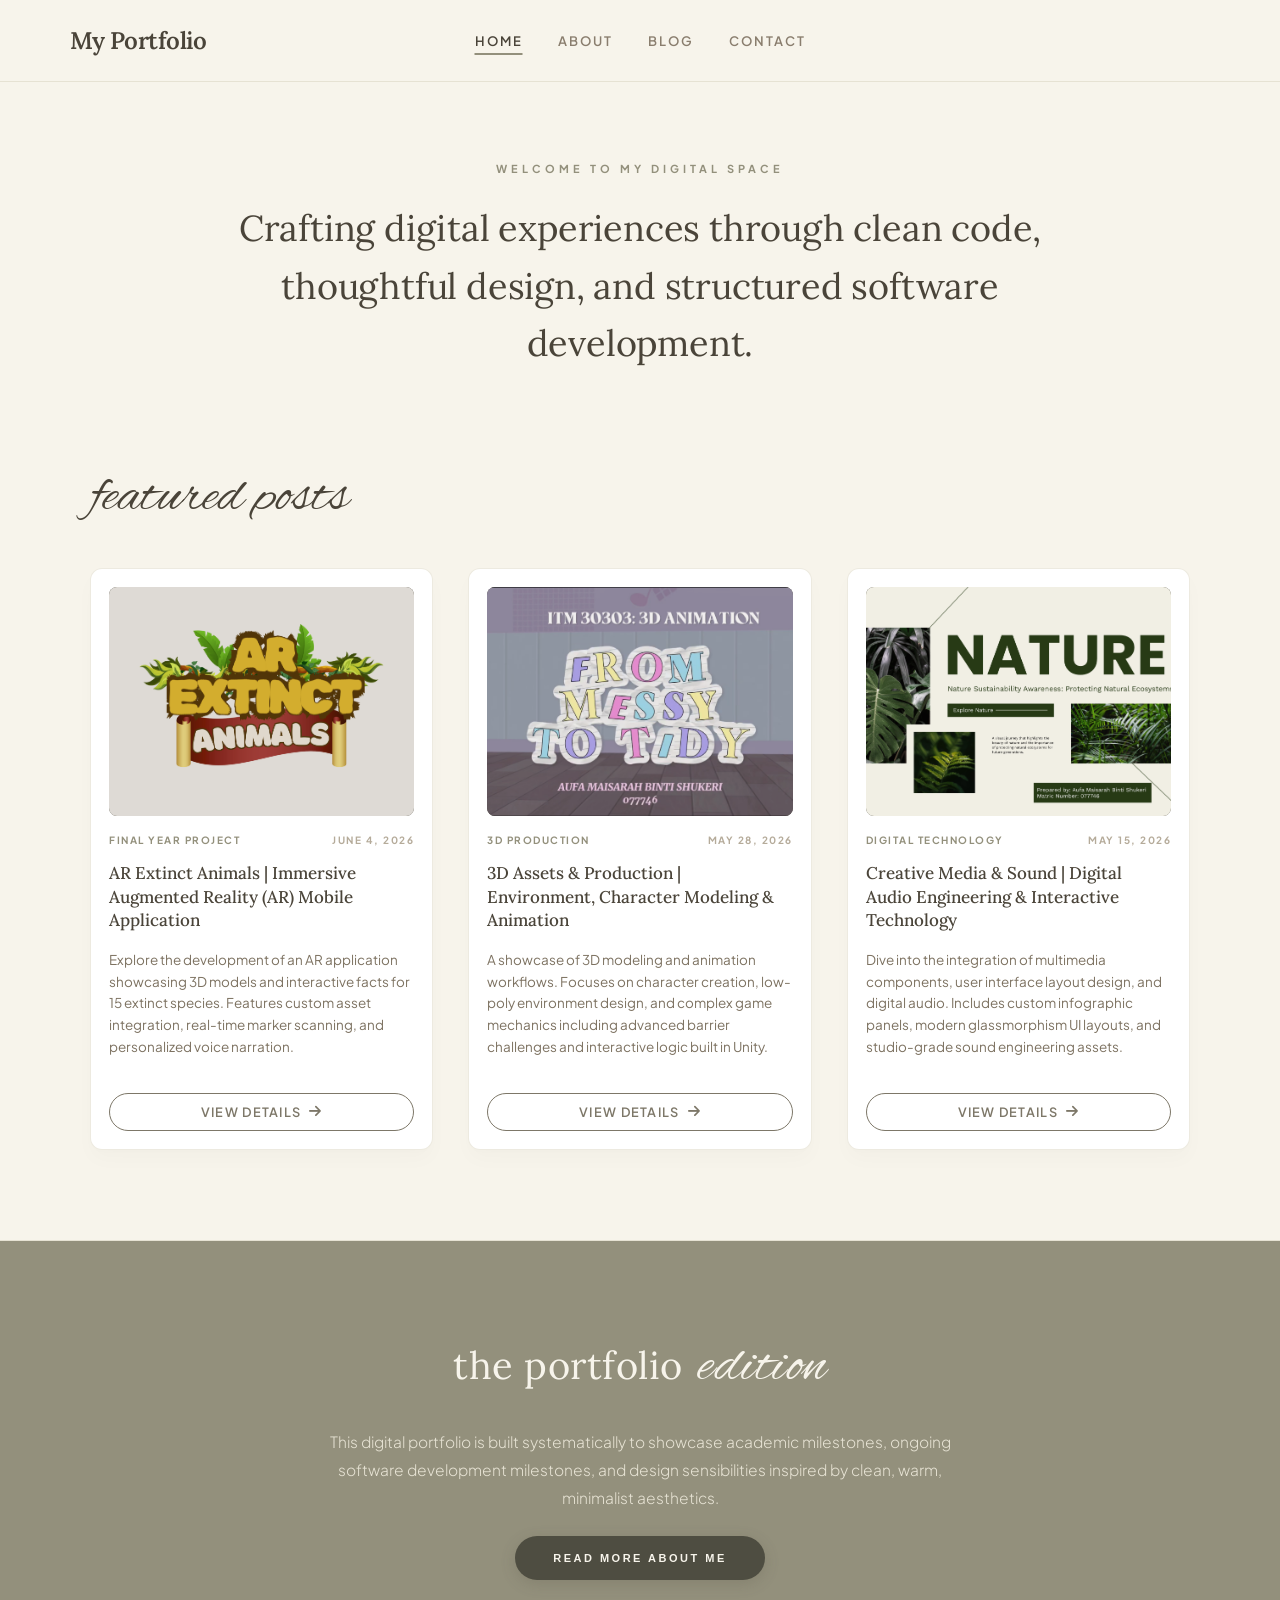
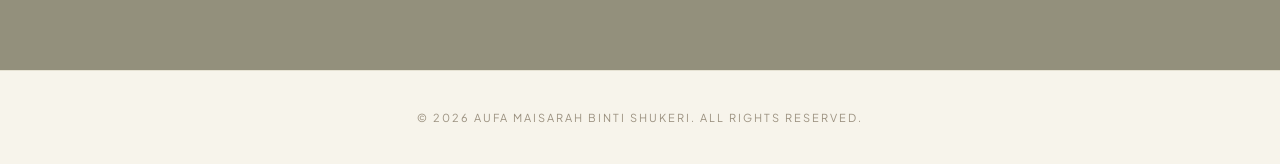
==== commit 186cf5e0: "s" ====
--- a/index.html
+++ b/index.html
@@ -20,19 +20,7 @@
                 <li><a href="contact.html">CONTACT</a></li>
             </ul>
             
-            <div class="header-social-icons">
-                <a href="https://www.linkedin.com/in/aufaa-maisarah-621315402" target="_blank" class="icon-circle linkedin" title="LinkedIn">
-                    <i class="fab fa-linkedin-in"></i>
-                </a>
-                <a href="https://instagram.com/aufashukeri_" target="_blank" class="icon-circle instagram" title="Instagram">
-                    <i class="fab fa-instagram"></i>
-                </a>
-                <a href="https://facebook.com/Aufa Maisarah" target="_blank" class="icon-circle facebook" title="Facebook">
-                    <i class="fab fa-facebook-f"></i>
-                </a>
-                <a href="mailto:aufamaisarah15@gmail.com" class="icon-circle email" title="Email">
-                    <i class="fas fa-envelope"></i>
-                </a>
+
             </div>
         </nav>
     </header>
--- a/style.css
+++ b/style.css
@@ -1531,4 +1531,4 @@
 /* Pastikan kandungan teks mengambil ruang selebihnya */
 .blog-content {
     flex: 1;
-}+}
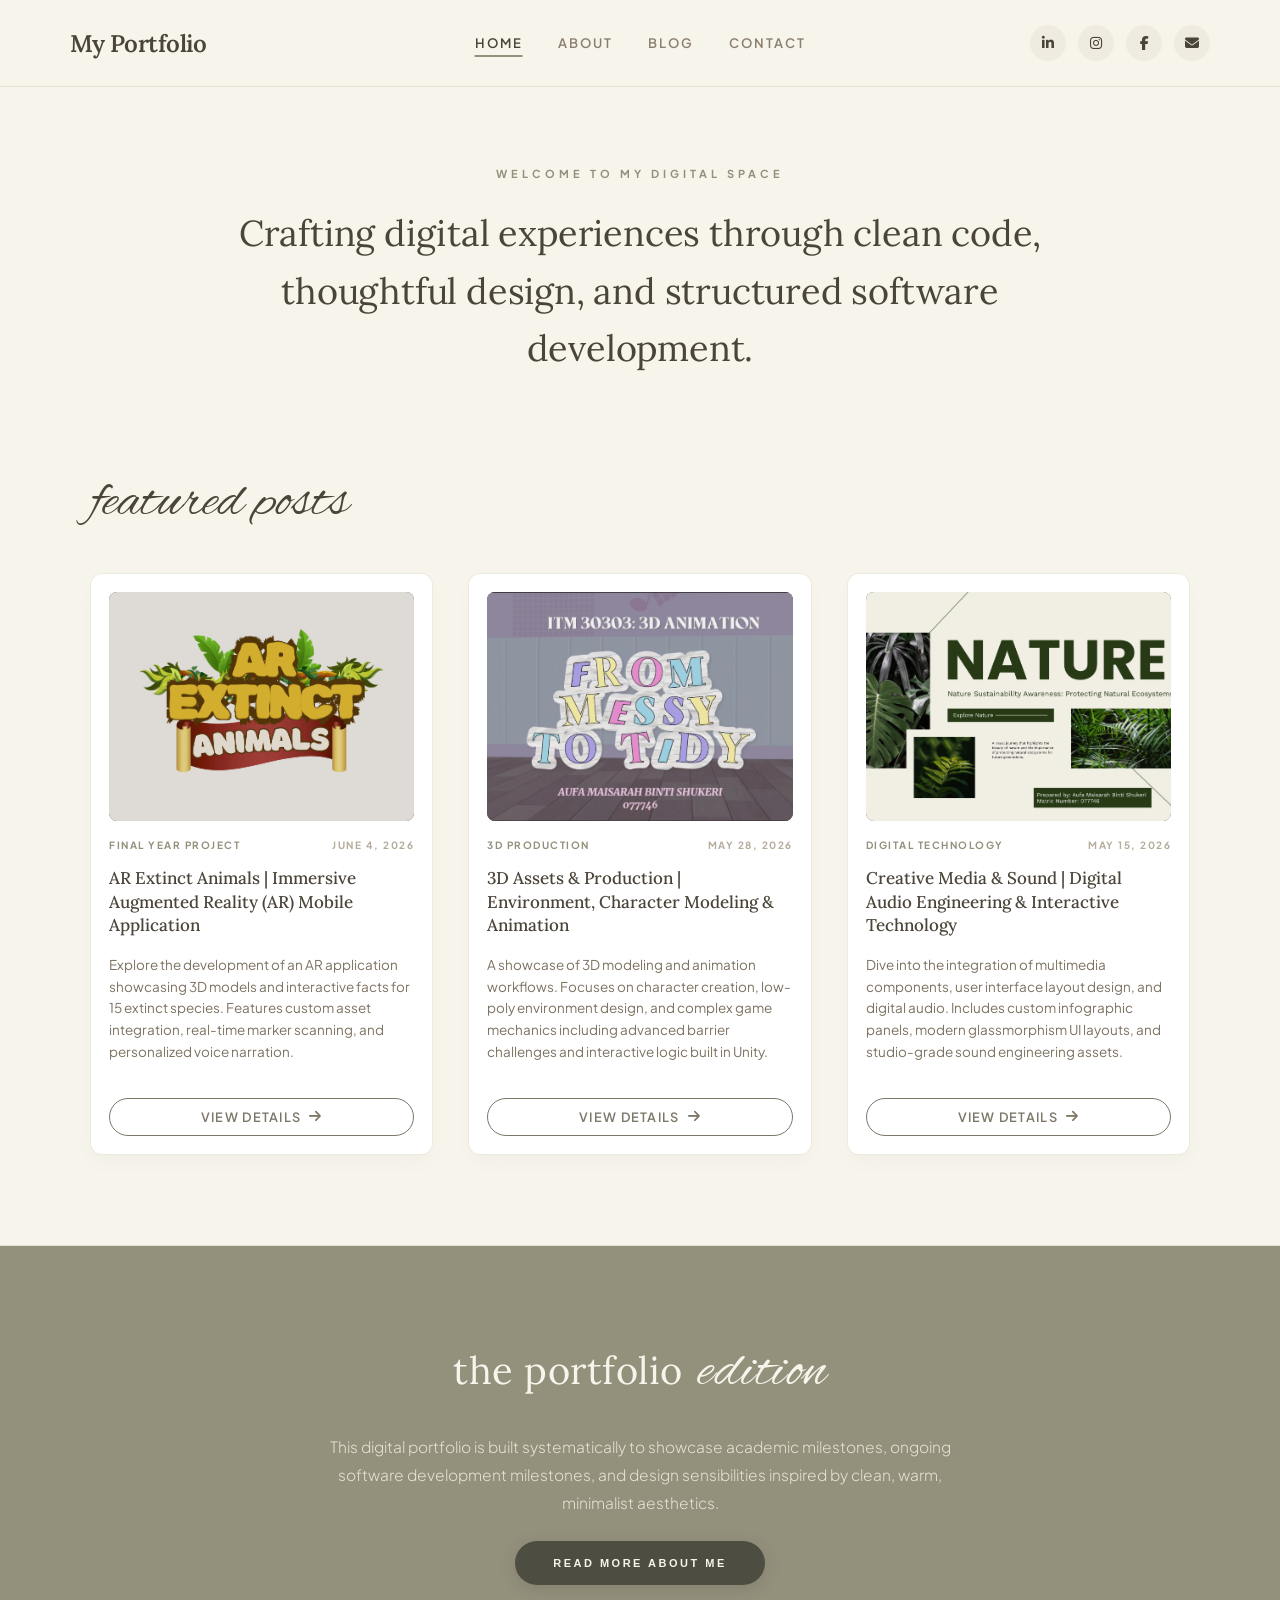
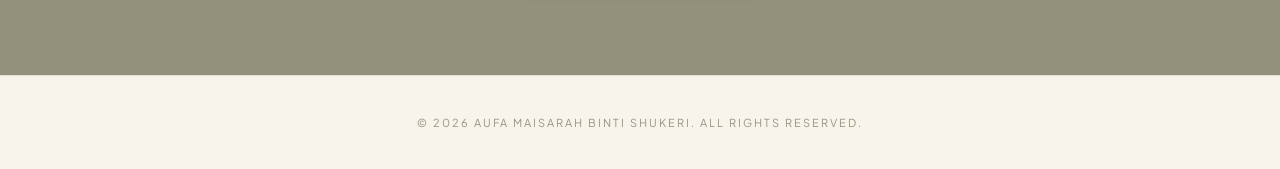
==== commit c7e8c088: "h" ====
--- a/index.html
+++ b/index.html
@@ -20,7 +20,19 @@
                 <li><a href="contact.html">CONTACT</a></li>
             </ul>
             
-
+            <div class="header-social-icons">
+                <a href="https://www.linkedin.com/in/aufaa-maisarah-621315402" target="_blank" class="icon-circle linkedin" title="LinkedIn">
+                    <i class="fab fa-linkedin-in"></i>
+                </a>
+                <a href="https://instagram.com/aufashukeri_" target="_blank" class="icon-circle instagram" title="Instagram">
+                    <i class="fab fa-instagram"></i>
+                </a>
+                <a href="https://facebook.com/Aufa Maisarah" target="_blank" class="icon-circle facebook" title="Facebook">
+                    <i class="fab fa-facebook-f"></i>
+                </a>
+                <a href="mailto:aufamaisarah15@gmail.com" class="icon-circle email" title="Email">
+                    <i class="fas fa-envelope"></i>
+                </a>
             </div>
         </nav>
     </header>
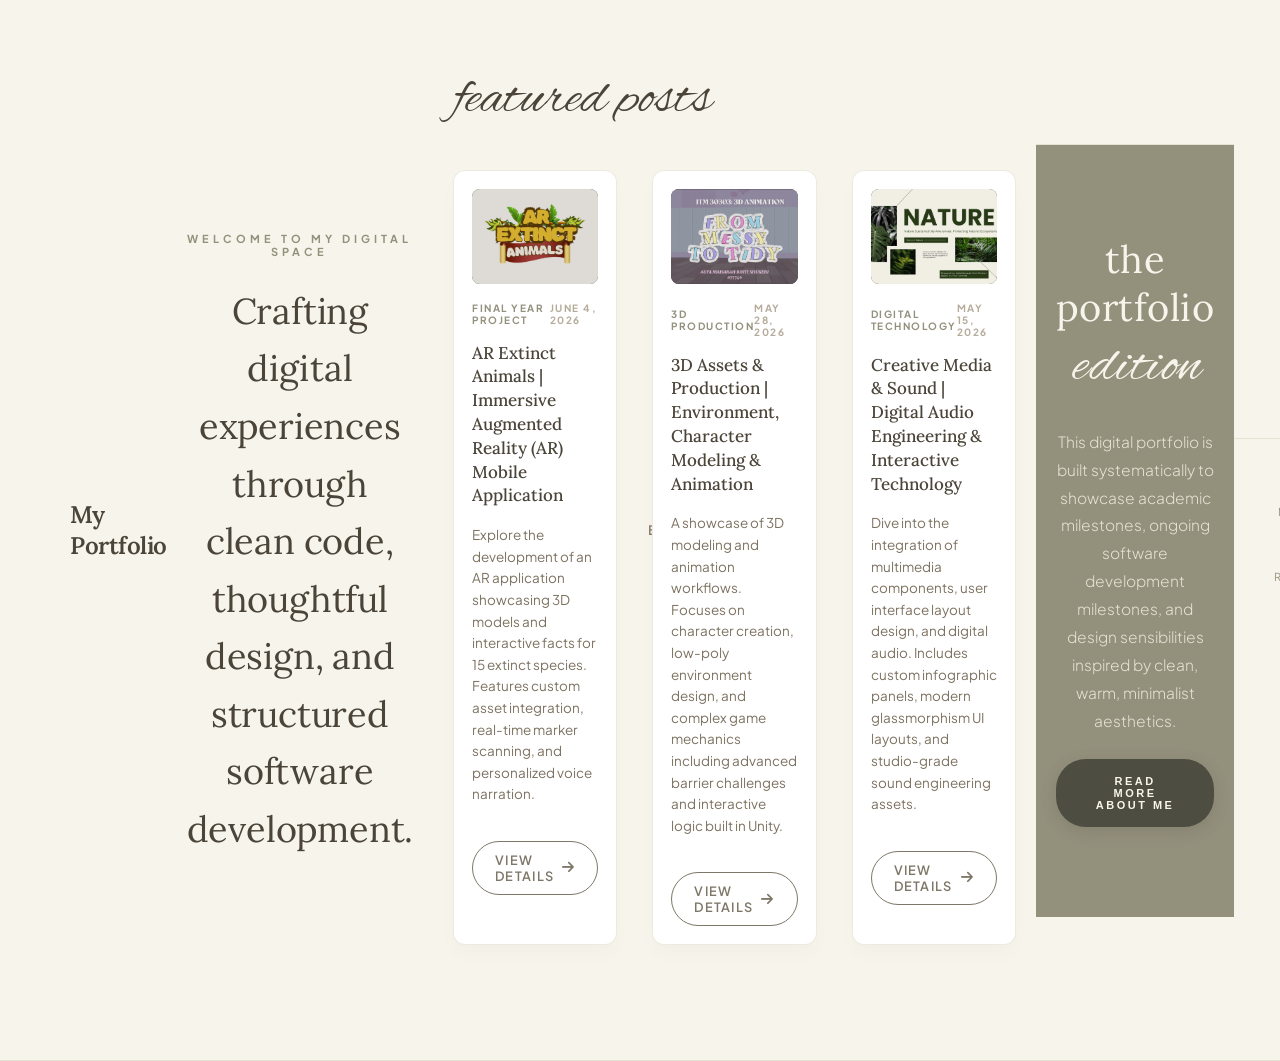
==== commit 6a740765: "s" ====
--- a/index.html
+++ b/index.html
@@ -19,23 +19,7 @@
                 <li><a href="blog.html">BLOG</a></li>
                 <li><a href="contact.html">CONTACT</a></li>
             </ul>
-            
-            <div class="header-social-icons">
-                <a href="https://www.linkedin.com/in/aufaa-maisarah-621315402" target="_blank" class="icon-circle linkedin" title="LinkedIn">
-                    <i class="fab fa-linkedin-in"></i>
-                </a>
-                <a href="https://instagram.com/aufashukeri_" target="_blank" class="icon-circle instagram" title="Instagram">
-                    <i class="fab fa-instagram"></i>
-                </a>
-                <a href="https://facebook.com/Aufa Maisarah" target="_blank" class="icon-circle facebook" title="Facebook">
-                    <i class="fab fa-facebook-f"></i>
-                </a>
-                <a href="mailto:aufamaisarah15@gmail.com" class="icon-circle email" title="Email">
-                    <i class="fas fa-envelope"></i>
-                </a>
-            </div>
-        </nav>
-    </header>
+        
 
     <section class="hero-section">
         <p class="hero-sub">WELCOME TO MY DIGITAL SPACE</p>
--- a/style.css
+++ b/style.css
@@ -92,30 +92,7 @@
     color: #4a4439;
 }
 
-/* Tulisan bahasa/socials akan sentiasa duduk di hujung kanan */
-.header-socials {
-    display: flex;
-    gap: 10px;
-    font-size: 11px;
-    font-weight: 700;
-    color: #b5ab9a;
-    letter-spacing: 1px;
-    margin-left: auto; 
-}
-
-.header-socials a {
-    color: #8a7e6e;
-    text-decoration: none;
-    transition: color 0.2s, transform 0.2s;
-}
-
-@media (max-width: 900px) {
-    .nav-links {
-        position: static;
-        transform: none;
-        gap: 20px;
-    }
-}
+
 /* Animasi garisan bawah dari kiri ke kanan yang sangat smooth */
 .nav-links a::after {
     content: '';
@@ -1532,3 +1509,4 @@
 .blog-content {
     flex: 1;
 }
+
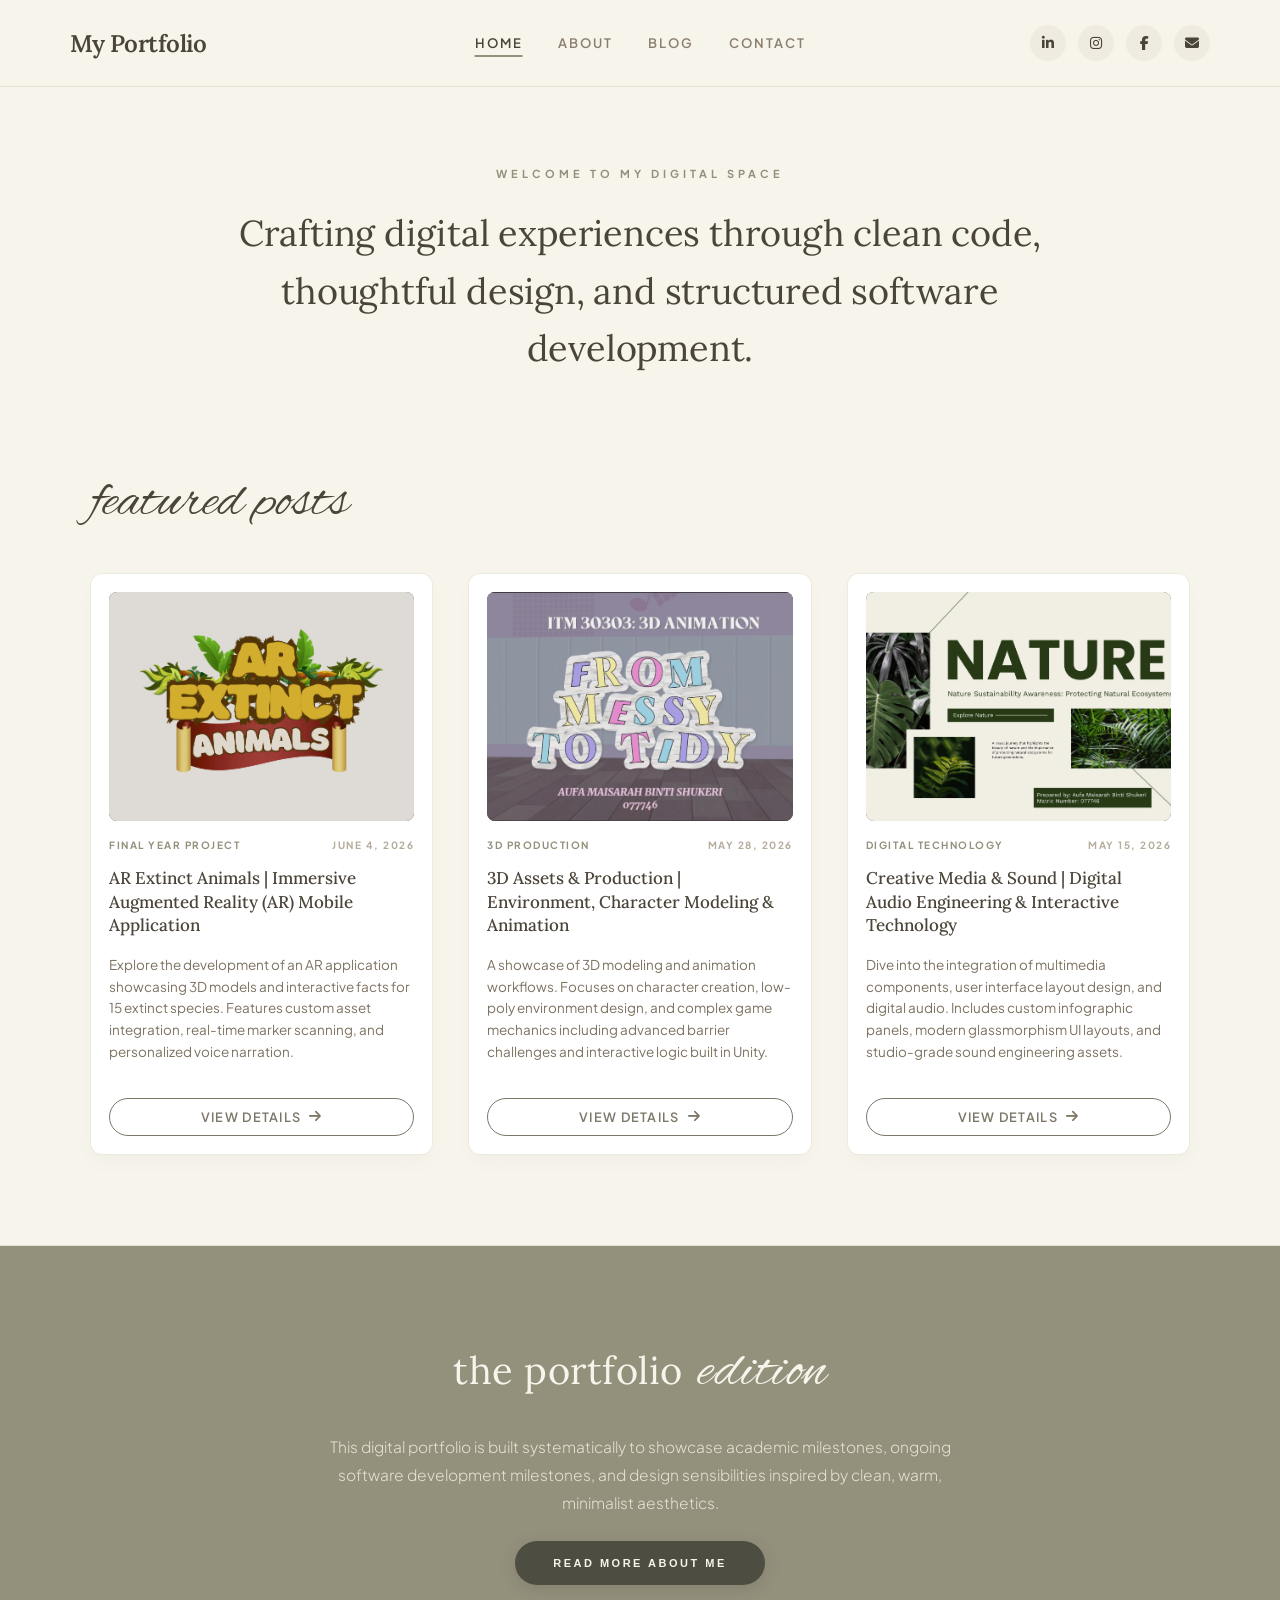
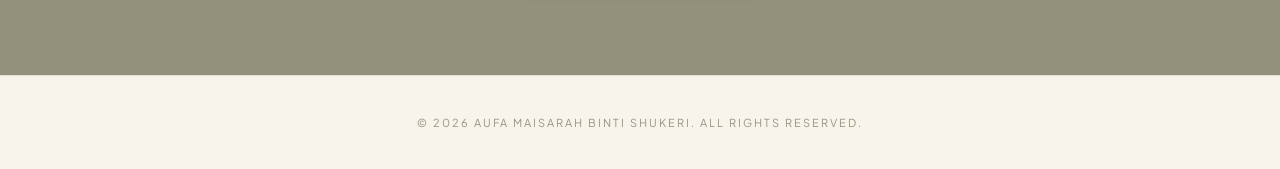
==== commit e70a0a5f: "s" ====
--- a/index.html
+++ b/index.html
@@ -19,7 +19,23 @@
                 <li><a href="blog.html">BLOG</a></li>
                 <li><a href="contact.html">CONTACT</a></li>
             </ul>
-        
+            
+            <div class="header-social-icons">
+                <a href="https://www.linkedin.com/in/aufaa-maisarah-621315402" target="_blank" class="icon-circle linkedin" title="LinkedIn">
+                    <i class="fab fa-linkedin-in"></i>
+                </a>
+                <a href="https://instagram.com/aufashukeri_" target="_blank" class="icon-circle instagram" title="Instagram">
+                    <i class="fab fa-instagram"></i>
+                </a>
+                <a href="https://facebook.com/Aufa Maisarah" target="_blank" class="icon-circle facebook" title="Facebook">
+                    <i class="fab fa-facebook-f"></i>
+                </a>
+                <a href="mailto:aufamaisarah15@gmail.com" class="icon-circle email" title="Email">
+                    <i class="fas fa-envelope"></i>
+                </a>
+            </div>
+        </nav>
+    </header>
 
     <section class="hero-section">
         <p class="hero-sub">WELCOME TO MY DIGITAL SPACE</p>
--- a/style.css
+++ b/style.css
@@ -92,6 +92,30 @@
     color: #4a4439;
 }
 
+/* Tulisan bahasa/socials akan sentiasa duduk di hujung kanan */
+.header-socials {
+    display: flex;
+    gap: 10px;
+    font-size: 11px;
+    font-weight: 700;
+    color: #b5ab9a;
+    letter-spacing: 1px;
+    margin-left: auto; 
+}
+
+.header-socials a {
+    color: #8a7e6e;
+    text-decoration: none;
+    transition: color 0.2s, transform 0.2s;
+}
+
+@media (max-width: 900px) {
+    .nav-links {
+        position: static;
+        transform: none;
+        gap: 20px;
+    }
+}
 
 /* Animasi garisan bawah dari kiri ke kanan yang sangat smooth */
 .nav-links a::after {
